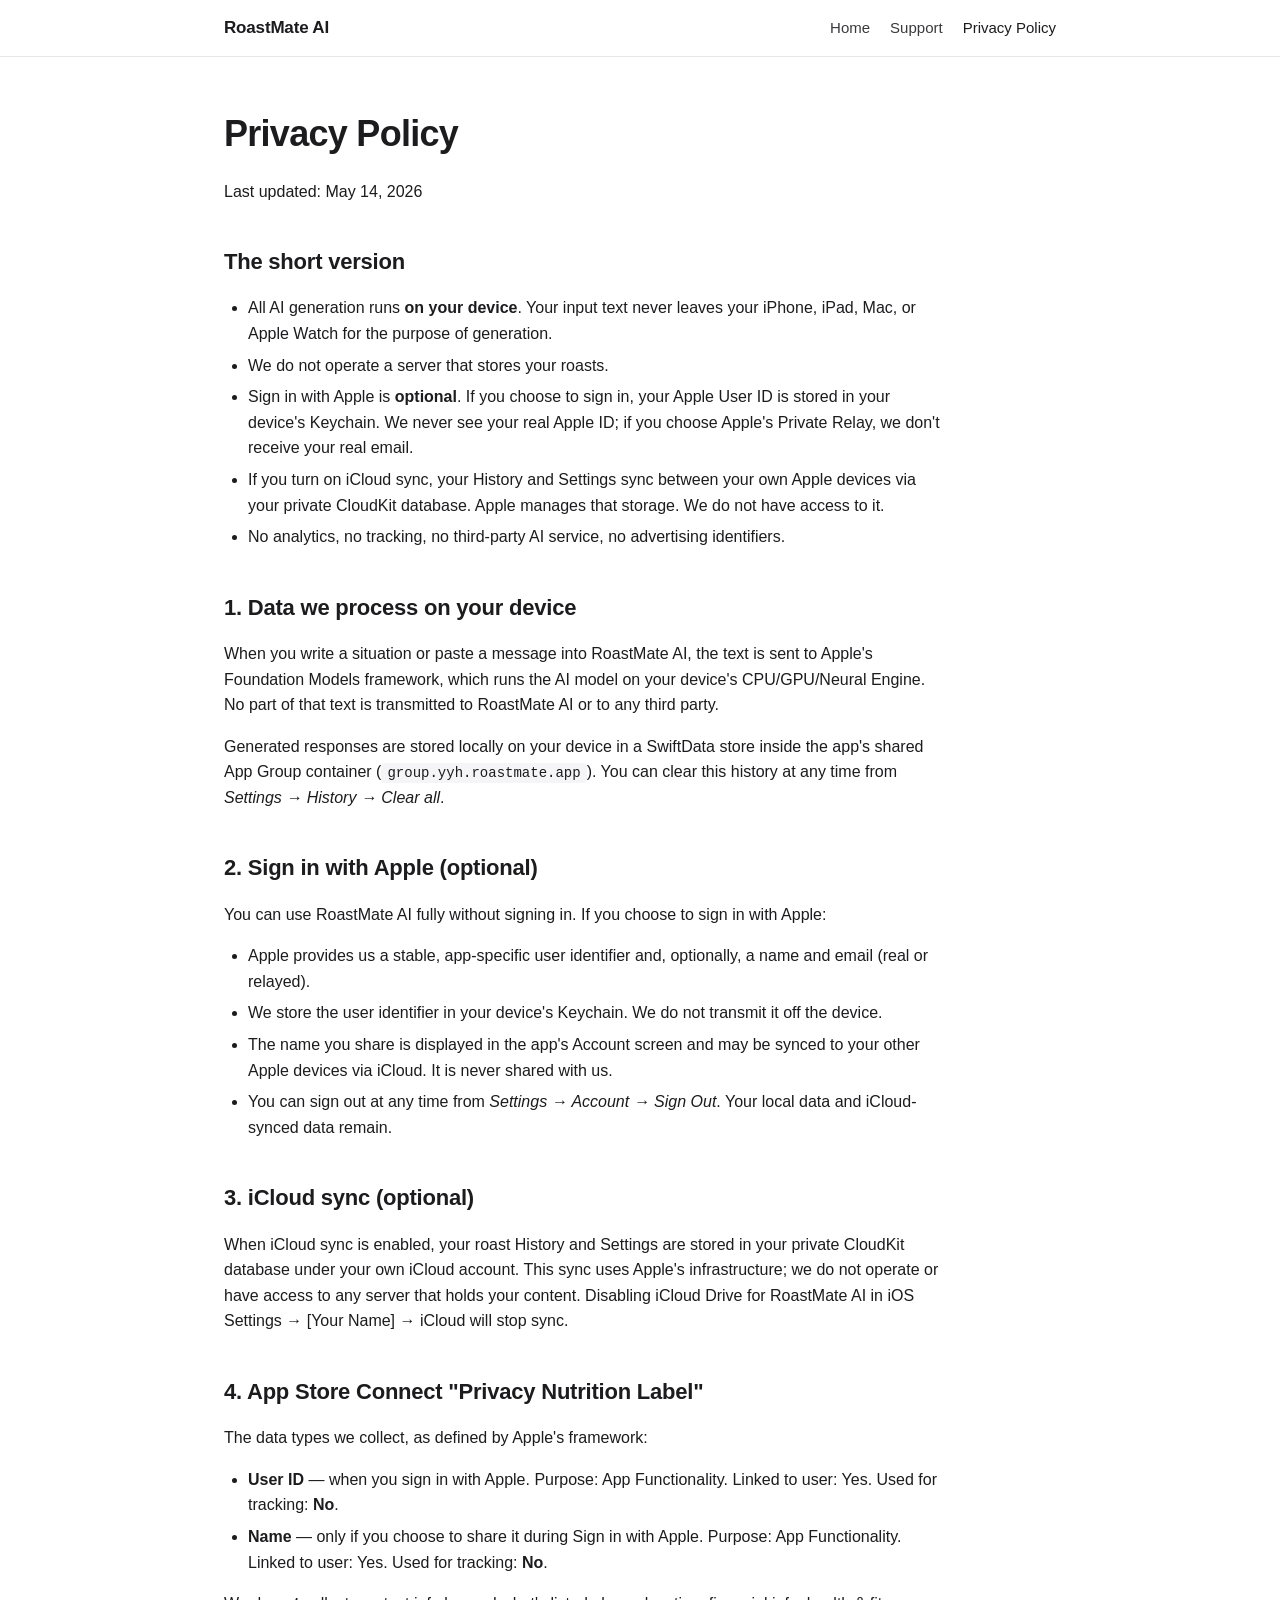
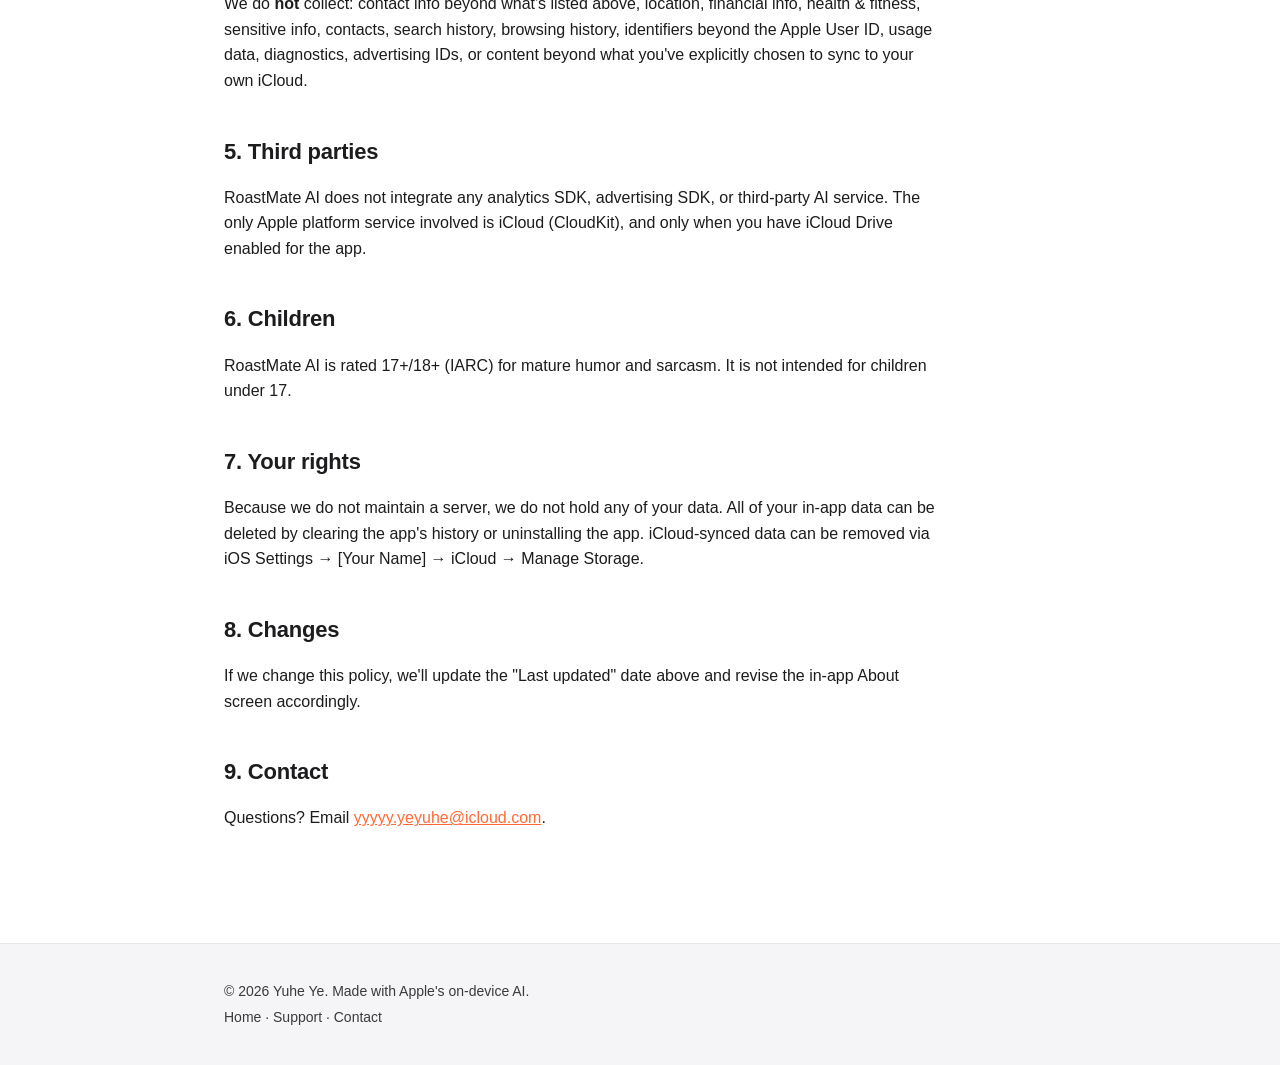
==== privacy.html @ 610e2aa0 "Initial RoastMate AI marketing site" ====
<!DOCTYPE html>
<html lang="en">
<head>
<meta charset="UTF-8">
<meta name="viewport" content="width=device-width, initial-scale=1.0">
<title>Privacy Policy — RoastMate AI</title>
<link rel="stylesheet" href="style.css">
</head>
<body>
<header>
  <nav class="container nav">
    <a href="./" class="brand">RoastMate AI</a>
    <ul class="nav-links">
      <li><a href="./">Home</a></li>
      <li><a href="support.html">Support</a></li>
      <li><a href="privacy.html" aria-current="page">Privacy Policy</a></li>
    </ul>
  </nav>
</header>

<main class="page">
  <div class="container">
    <h1>Privacy Policy</h1>
    <p class="last-updated">Last updated: May 14, 2026</p>

    <h2>The short version</h2>
    <ul>
      <li>All AI generation runs <strong>on your device</strong>. Your input text never leaves your iPhone, iPad, Mac, or Apple Watch for the purpose of generation.</li>
      <li>We do not operate a server that stores your roasts.</li>
      <li>Sign in with Apple is <strong>optional</strong>. If you choose to sign in, your Apple User ID is stored in your device's Keychain. We never see your real Apple ID; if you choose Apple's Private Relay, we don't receive your real email.</li>
      <li>If you turn on iCloud sync, your History and Settings sync between your own Apple devices via your private CloudKit database. Apple manages that storage. We do not have access to it.</li>
      <li>No analytics, no tracking, no third-party AI service, no advertising identifiers.</li>
    </ul>

    <h2>1. Data we process on your device</h2>
    <p>
      When you write a situation or paste a message into RoastMate AI, the text is sent to Apple's
      Foundation Models framework, which runs the AI model on your device's CPU/GPU/Neural Engine.
      No part of that text is transmitted to RoastMate AI or to any third party.
    </p>
    <p>
      Generated responses are stored locally on your device in a SwiftData store inside the app's
      shared App Group container (<code>group.yyh.roastmate.app</code>). You can clear this history
      at any time from <em>Settings → History → Clear all</em>.
    </p>

    <h2>2. Sign in with Apple (optional)</h2>
    <p>
      You can use RoastMate AI fully without signing in. If you choose to sign in with Apple:
    </p>
    <ul>
      <li>Apple provides us a stable, app-specific user identifier and, optionally, a name and email (real or relayed).</li>
      <li>We store the user identifier in your device's Keychain. We do not transmit it off the device.</li>
      <li>The name you share is displayed in the app's Account screen and may be synced to your other Apple devices via iCloud. It is never shared with us.</li>
      <li>You can sign out at any time from <em>Settings → Account → Sign Out</em>. Your local data and iCloud-synced data remain.</li>
    </ul>

    <h2>3. iCloud sync (optional)</h2>
    <p>
      When iCloud sync is enabled, your roast History and Settings are stored in your private
      CloudKit database under your own iCloud account. This sync uses Apple's infrastructure; we
      do not operate or have access to any server that holds your content. Disabling iCloud Drive
      for RoastMate AI in iOS Settings → [Your Name] → iCloud will stop sync.
    </p>

    <h2>4. App Store Connect "Privacy Nutrition Label"</h2>
    <p>The data types we collect, as defined by Apple's framework:</p>
    <ul>
      <li><strong>User ID</strong> — when you sign in with Apple. Purpose: App Functionality. Linked to user: Yes. Used for tracking: <strong>No</strong>.</li>
      <li><strong>Name</strong> — only if you choose to share it during Sign in with Apple. Purpose: App Functionality. Linked to user: Yes. Used for tracking: <strong>No</strong>.</li>
    </ul>
    <p>We do <strong>not</strong> collect: contact info beyond what's listed above, location, financial info, health & fitness, sensitive info, contacts, search history, browsing history, identifiers beyond the Apple User ID, usage data, diagnostics, advertising IDs, or content beyond what you've explicitly chosen to sync to your own iCloud.</p>

    <h2>5. Third parties</h2>
    <p>RoastMate AI does not integrate any analytics SDK, advertising SDK, or third-party AI service. The only Apple platform service involved is iCloud (CloudKit), and only when you have iCloud Drive enabled for the app.</p>

    <h2>6. Children</h2>
    <p>RoastMate AI is rated 17+/18+ (IARC) for mature humor and sarcasm. It is not intended for children under 17.</p>

    <h2>7. Your rights</h2>
    <p>Because we do not maintain a server, we do not hold any of your data. All of your in-app data can be deleted by clearing the app's history or uninstalling the app. iCloud-synced data can be removed via iOS Settings → [Your Name] → iCloud → Manage Storage.</p>

    <h2>8. Changes</h2>
    <p>If we change this policy, we'll update the "Last updated" date above and revise the in-app About screen accordingly.</p>

    <h2>9. Contact</h2>
    <p>Questions? Email <a href="mailto:yyyyy.yeyuhe@icloud.com">yyyyy.yeyuhe@icloud.com</a>.</p>
  </div>
</main>

<footer>
  <div class="container">
    <p>© 2026 Yuhe Ye. Made with Apple's on-device AI.</p>
    <p>
      <a href="./">Home</a> ·
      <a href="support.html">Support</a> ·
      <a href="mailto:yyyyy.yeyuhe@icloud.com">Contact</a>
    </p>
  </div>
</footer>
</body>
</html>
---- style.css ----
:root {
  --fg: #1c1c1e;
  --fg-soft: #3a3a3c;
  --bg: #ffffff;
  --bg-alt: #f5f5f7;
  --accent: #ff6b35;
  --accent-fg: #ffffff;
  --border: #e5e5ea;
  --max: 880px;
}

@media (prefers-color-scheme: dark) {
  :root {
    --fg: #f2f2f7;
    --fg-soft: #aeaeb2;
    --bg: #000000;
    --bg-alt: #1c1c1e;
    --border: #38383a;
  }
}

* { box-sizing: border-box; }

html, body {
  margin: 0;
  padding: 0;
  background: var(--bg);
  color: var(--fg);
  font-family: -apple-system, BlinkMacSystemFont, "SF Pro Text", "Helvetica Neue", Arial, sans-serif;
  line-height: 1.6;
  -webkit-font-smoothing: antialiased;
}

.container {
  max-width: var(--max);
  margin: 0 auto;
  padding: 0 24px;
}

header {
  border-bottom: 1px solid var(--border);
  background: var(--bg);
  position: sticky;
  top: 0;
  z-index: 10;
}

.nav {
  display: flex;
  align-items: center;
  justify-content: space-between;
  min-height: 56px;
  padding-top: 12px;
  padding-bottom: 12px;
  flex-wrap: wrap;
  gap: 12px;
}

.brand {
  font-weight: 700;
  font-size: 17px;
  text-decoration: none;
  color: var(--fg);
  letter-spacing: -0.01em;
}

.nav-links {
  list-style: none;
  display: flex;
  gap: 20px;
  margin: 0;
  padding: 0;
}

.nav-links a {
  color: var(--fg-soft);
  text-decoration: none;
  font-size: 15px;
}

.nav-links a:hover,
.nav-links a[aria-current="page"] {
  color: var(--fg);
}

.hero {
  padding: 64px 0 48px;
  background: var(--bg);
}

.hero h1 {
  font-size: 44px;
  line-height: 1.15;
  letter-spacing: -0.02em;
  margin: 0 0 16px;
  font-weight: 700;
}

.lead {
  font-size: 19px;
  color: var(--fg-soft);
  max-width: 620px;
  margin: 0 0 24px;
}

.platforms {
  font-size: 14px;
  color: var(--fg-soft);
  text-transform: uppercase;
  letter-spacing: 0.08em;
  margin: 0 0 8px;
}

.cta-note {
  font-size: 14px;
  color: var(--fg-soft);
  margin: 8px 0 0;
}

.features,
.privacy-pitch,
.cta {
  padding: 56px 0;
  border-top: 1px solid var(--border);
}

.privacy-pitch {
  background: var(--bg-alt);
}

.features h2,
.privacy-pitch h2,
.cta h2 {
  font-size: 28px;
  letter-spacing: -0.01em;
  margin: 0 0 24px;
}

.feature-grid {
  list-style: none;
  padding: 0;
  margin: 0;
  display: grid;
  grid-template-columns: repeat(auto-fit, minmax(260px, 1fr));
  gap: 28px;
}

.feature-grid h3 {
  font-size: 18px;
  margin: 0 0 6px;
  letter-spacing: -0.01em;
}

.feature-grid p {
  color: var(--fg-soft);
  font-size: 15px;
  margin: 0;
}

.privacy-pitch p {
  max-width: 720px;
  font-size: 16px;
}

.link {
  color: var(--accent);
  text-decoration: none;
  font-weight: 500;
}

.link:hover {
  text-decoration: underline;
}

.page {
  padding: 48px 0 96px;
}

.page h1 {
  font-size: 36px;
  letter-spacing: -0.02em;
  margin: 0 0 8px;
}

.page h2 {
  font-size: 22px;
  letter-spacing: -0.01em;
  margin: 40px 0 12px;
}

.page h3 {
  font-size: 17px;
  margin: 28px 0 8px;
}

.page p,
.page ul {
  font-size: 16px;
  color: var(--fg);
  max-width: 720px;
}

.page ul {
  padding-left: 24px;
}

.page li {
  margin: 6px 0;
}

.page code {
  background: var(--bg-alt);
  padding: 2px 6px;
  border-radius: 4px;
  font-size: 14px;
  font-family: "SF Mono", Menlo, monospace;
}

.last-updated {
  color: var(--fg-soft);
  font-size: 14px;
}

.mail-link {
  font-size: 18px;
  color: var(--accent);
  text-decoration: none;
  font-weight: 500;
}

.mail-link:hover {
  text-decoration: underline;
}

a {
  color: var(--accent);
}

footer {
  border-top: 1px solid var(--border);
  padding: 32px 0;
  background: var(--bg-alt);
  color: var(--fg-soft);
  font-size: 14px;
}

footer p {
  margin: 4px 0;
}

footer a {
  color: var(--fg-soft);
  text-decoration: none;
}

footer a:hover {
  color: var(--fg);
}

@media (max-width: 600px) {
  .hero {
    padding: 40px 0 32px;
  }
  .hero h1 {
    font-size: 32px;
  }
  .lead {
    font-size: 17px;
  }
  .nav-links {
    gap: 14px;
  }
  .nav-links a {
    font-size: 14px;
  }
}
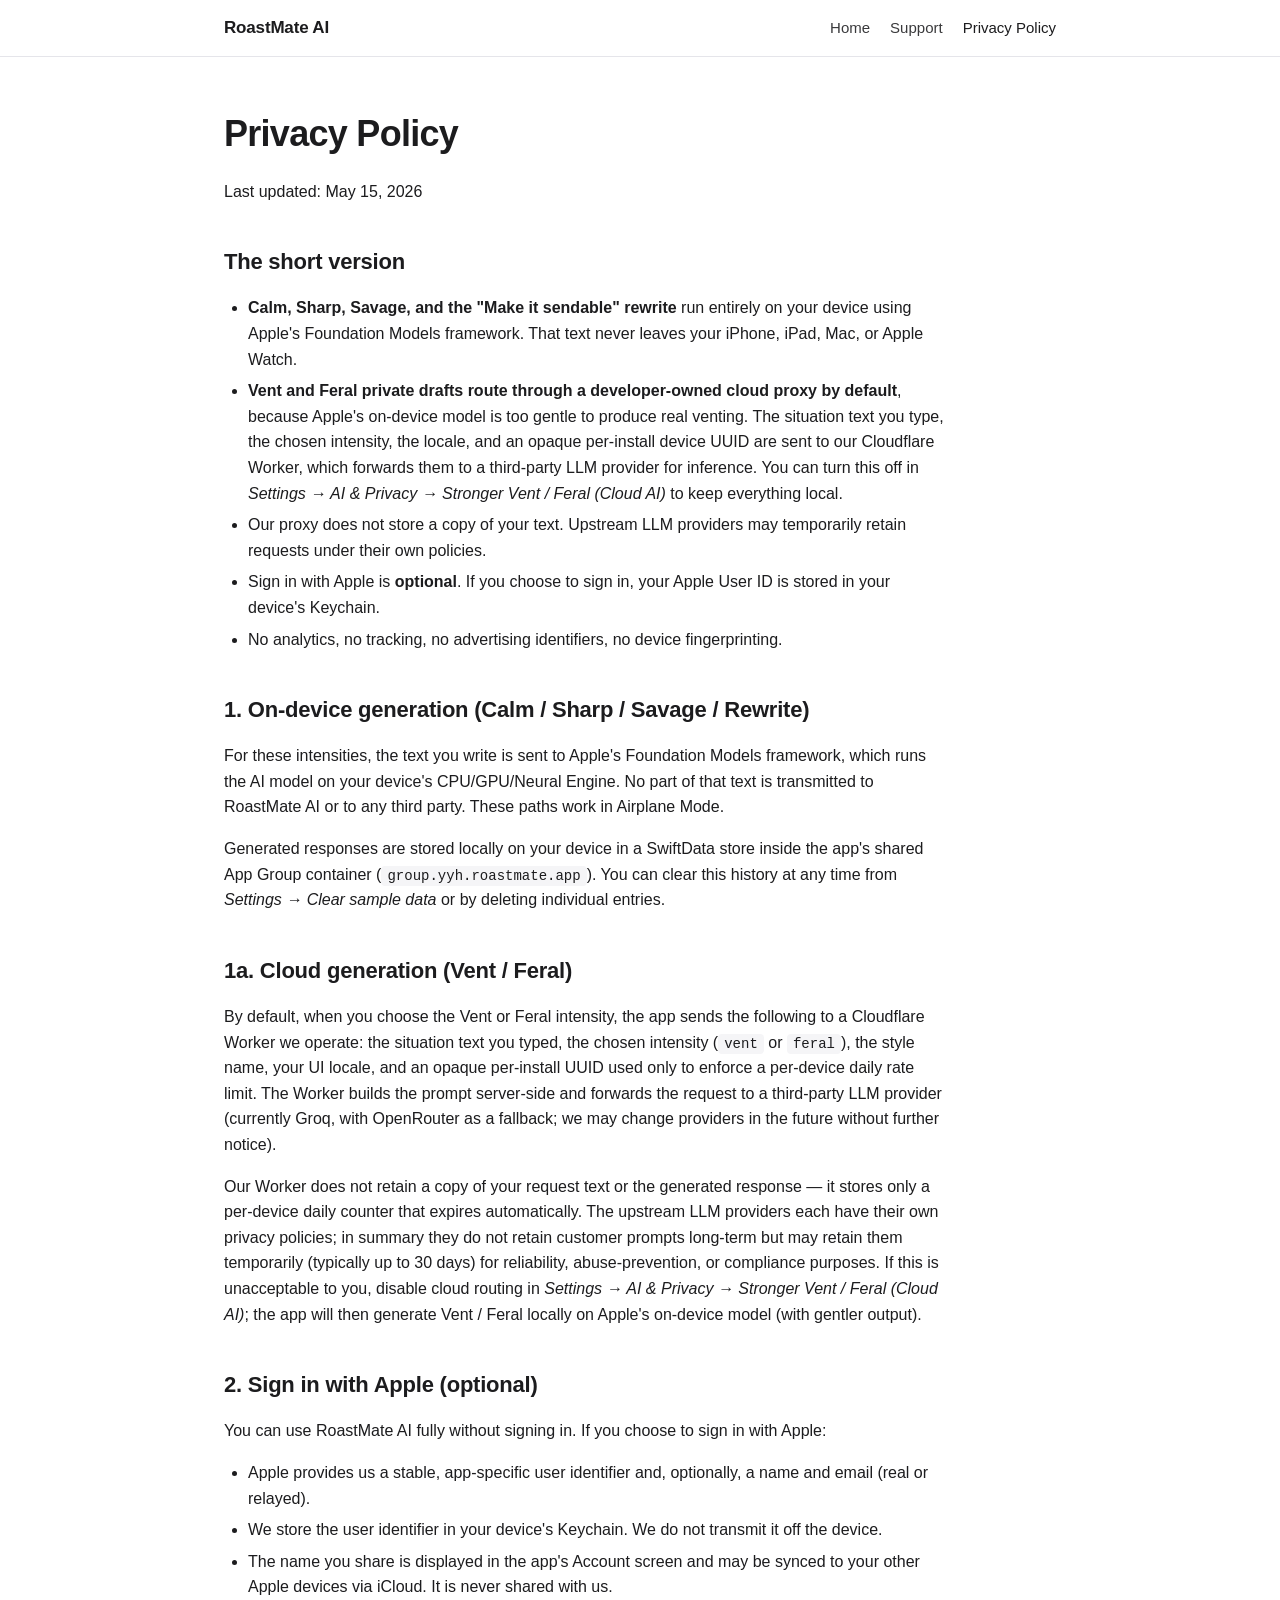
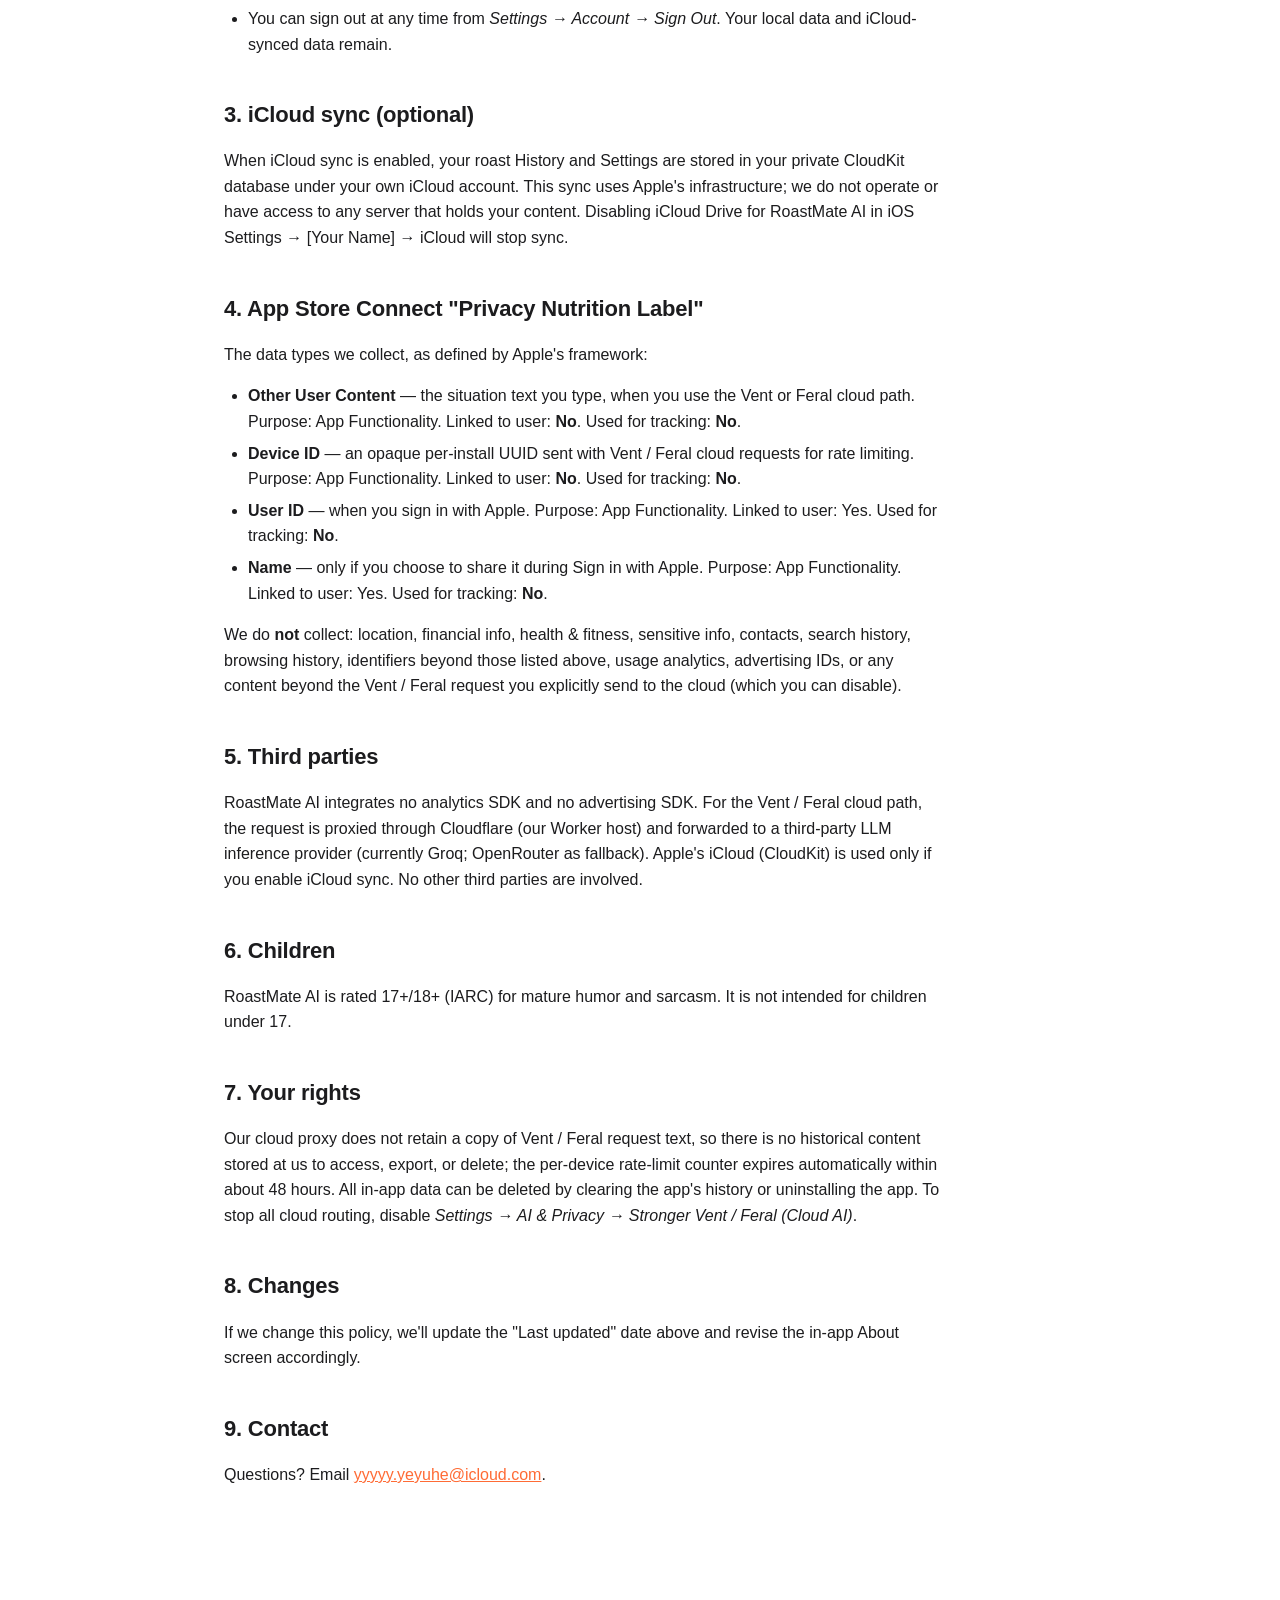
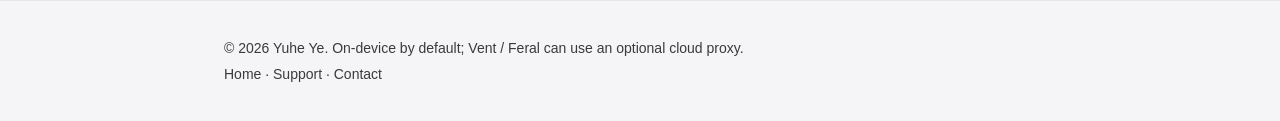
==== commit fba7df71: "Update marketing site for the cloud Vent/Feral architecture This is the site App Store reviewers act" ====
--- a/privacy.html
+++ b/privacy.html
@@ -21,27 +21,46 @@
 <main class="page">
   <div class="container">
     <h1>Privacy Policy</h1>
-    <p class="last-updated">Last updated: May 14, 2026</p>
+    <p class="last-updated">Last updated: May 15, 2026</p>
 
     <h2>The short version</h2>
     <ul>
-      <li>All AI generation runs <strong>on your device</strong>. Your input text never leaves your iPhone, iPad, Mac, or Apple Watch for the purpose of generation.</li>
-      <li>We do not operate a server that stores your roasts.</li>
-      <li>Sign in with Apple is <strong>optional</strong>. If you choose to sign in, your Apple User ID is stored in your device's Keychain. We never see your real Apple ID; if you choose Apple's Private Relay, we don't receive your real email.</li>
-      <li>If you turn on iCloud sync, your History and Settings sync between your own Apple devices via your private CloudKit database. Apple manages that storage. We do not have access to it.</li>
-      <li>No analytics, no tracking, no third-party AI service, no advertising identifiers.</li>
+      <li><strong>Calm, Sharp, Savage, and the "Make it sendable" rewrite</strong> run entirely on your device using Apple's Foundation Models framework. That text never leaves your iPhone, iPad, Mac, or Apple Watch.</li>
+      <li><strong>Vent and Feral private drafts route through a developer-owned cloud proxy by default</strong>, because Apple's on-device model is too gentle to produce real venting. The situation text you type, the chosen intensity, the locale, and an opaque per-install device UUID are sent to our Cloudflare Worker, which forwards them to a third-party LLM provider for inference. You can turn this off in <em>Settings → AI &amp; Privacy → Stronger Vent / Feral (Cloud AI)</em> to keep everything local.</li>
+      <li>Our proxy does not store a copy of your text. Upstream LLM providers may temporarily retain requests under their own policies.</li>
+      <li>Sign in with Apple is <strong>optional</strong>. If you choose to sign in, your Apple User ID is stored in your device's Keychain.</li>
+      <li>No analytics, no tracking, no advertising identifiers, no device fingerprinting.</li>
     </ul>
 
-    <h2>1. Data we process on your device</h2>
+    <h2>1. On-device generation (Calm / Sharp / Savage / Rewrite)</h2>
     <p>
-      When you write a situation or paste a message into RoastMate AI, the text is sent to Apple's
+      For these intensities, the text you write is sent to Apple's
       Foundation Models framework, which runs the AI model on your device's CPU/GPU/Neural Engine.
-      No part of that text is transmitted to RoastMate AI or to any third party.
+      No part of that text is transmitted to RoastMate AI or to any third party. These paths work in Airplane Mode.
     </p>
     <p>
       Generated responses are stored locally on your device in a SwiftData store inside the app's
       shared App Group container (<code>group.yyh.roastmate.app</code>). You can clear this history
-      at any time from <em>Settings → History → Clear all</em>.
+      at any time from <em>Settings → Clear sample data</em> or by deleting individual entries.
+    </p>
+
+    <h2>1a. Cloud generation (Vent / Feral)</h2>
+    <p>
+      By default, when you choose the Vent or Feral intensity, the app sends the following to a
+      Cloudflare Worker we operate: the situation text you typed, the chosen intensity
+      (<code>vent</code> or <code>feral</code>), the style name, your UI locale, and an opaque
+      per-install UUID used only to enforce a per-device daily rate limit. The Worker builds the
+      prompt server-side and forwards the request to a third-party LLM provider (currently Groq,
+      with OpenRouter as a fallback; we may change providers in the future without further notice).
+    </p>
+    <p>
+      Our Worker does not retain a copy of your request text or the generated response — it stores
+      only a per-device daily counter that expires automatically. The upstream LLM providers each
+      have their own privacy policies; in summary they do not retain customer prompts long-term but
+      may retain them temporarily (typically up to 30 days) for reliability, abuse-prevention, or
+      compliance purposes. If this is unacceptable to you, disable cloud routing in
+      <em>Settings → AI &amp; Privacy → Stronger Vent / Feral (Cloud AI)</em>; the app will then
+      generate Vent / Feral locally on Apple's on-device model (with gentler output).
     </p>
 
     <h2>2. Sign in with Apple (optional)</h2>
@@ -66,19 +85,21 @@
     <h2>4. App Store Connect "Privacy Nutrition Label"</h2>
     <p>The data types we collect, as defined by Apple's framework:</p>
     <ul>
+      <li><strong>Other User Content</strong> — the situation text you type, when you use the Vent or Feral cloud path. Purpose: App Functionality. Linked to user: <strong>No</strong>. Used for tracking: <strong>No</strong>.</li>
+      <li><strong>Device ID</strong> — an opaque per-install UUID sent with Vent / Feral cloud requests for rate limiting. Purpose: App Functionality. Linked to user: <strong>No</strong>. Used for tracking: <strong>No</strong>.</li>
       <li><strong>User ID</strong> — when you sign in with Apple. Purpose: App Functionality. Linked to user: Yes. Used for tracking: <strong>No</strong>.</li>
       <li><strong>Name</strong> — only if you choose to share it during Sign in with Apple. Purpose: App Functionality. Linked to user: Yes. Used for tracking: <strong>No</strong>.</li>
     </ul>
-    <p>We do <strong>not</strong> collect: contact info beyond what's listed above, location, financial info, health & fitness, sensitive info, contacts, search history, browsing history, identifiers beyond the Apple User ID, usage data, diagnostics, advertising IDs, or content beyond what you've explicitly chosen to sync to your own iCloud.</p>
+    <p>We do <strong>not</strong> collect: location, financial info, health &amp; fitness, sensitive info, contacts, search history, browsing history, identifiers beyond those listed above, usage analytics, advertising IDs, or any content beyond the Vent / Feral request you explicitly send to the cloud (which you can disable).</p>
 
     <h2>5. Third parties</h2>
-    <p>RoastMate AI does not integrate any analytics SDK, advertising SDK, or third-party AI service. The only Apple platform service involved is iCloud (CloudKit), and only when you have iCloud Drive enabled for the app.</p>
+    <p>RoastMate AI integrates no analytics SDK and no advertising SDK. For the Vent / Feral cloud path, the request is proxied through Cloudflare (our Worker host) and forwarded to a third-party LLM inference provider (currently Groq; OpenRouter as fallback). Apple's iCloud (CloudKit) is used only if you enable iCloud sync. No other third parties are involved.</p>
 
     <h2>6. Children</h2>
     <p>RoastMate AI is rated 17+/18+ (IARC) for mature humor and sarcasm. It is not intended for children under 17.</p>
 
     <h2>7. Your rights</h2>
-    <p>Because we do not maintain a server, we do not hold any of your data. All of your in-app data can be deleted by clearing the app's history or uninstalling the app. iCloud-synced data can be removed via iOS Settings → [Your Name] → iCloud → Manage Storage.</p>
+    <p>Our cloud proxy does not retain a copy of Vent / Feral request text, so there is no historical content stored at us to access, export, or delete; the per-device rate-limit counter expires automatically within about 48 hours. All in-app data can be deleted by clearing the app's history or uninstalling the app. To stop all cloud routing, disable <em>Settings → AI &amp; Privacy → Stronger Vent / Feral (Cloud AI)</em>.</p>
 
     <h2>8. Changes</h2>
     <p>If we change this policy, we'll update the "Last updated" date above and revise the in-app About screen accordingly.</p>
@@ -90,7 +111,7 @@
 
 <footer>
   <div class="container">
-    <p>© 2026 Yuhe Ye. Made with Apple's on-device AI.</p>
+    <p>© 2026 Yuhe Ye. On-device by default; Vent / Feral can use an optional cloud proxy.</p>
     <p>
       <a href="./">Home</a> ·
       <a href="support.html">Support</a> ·
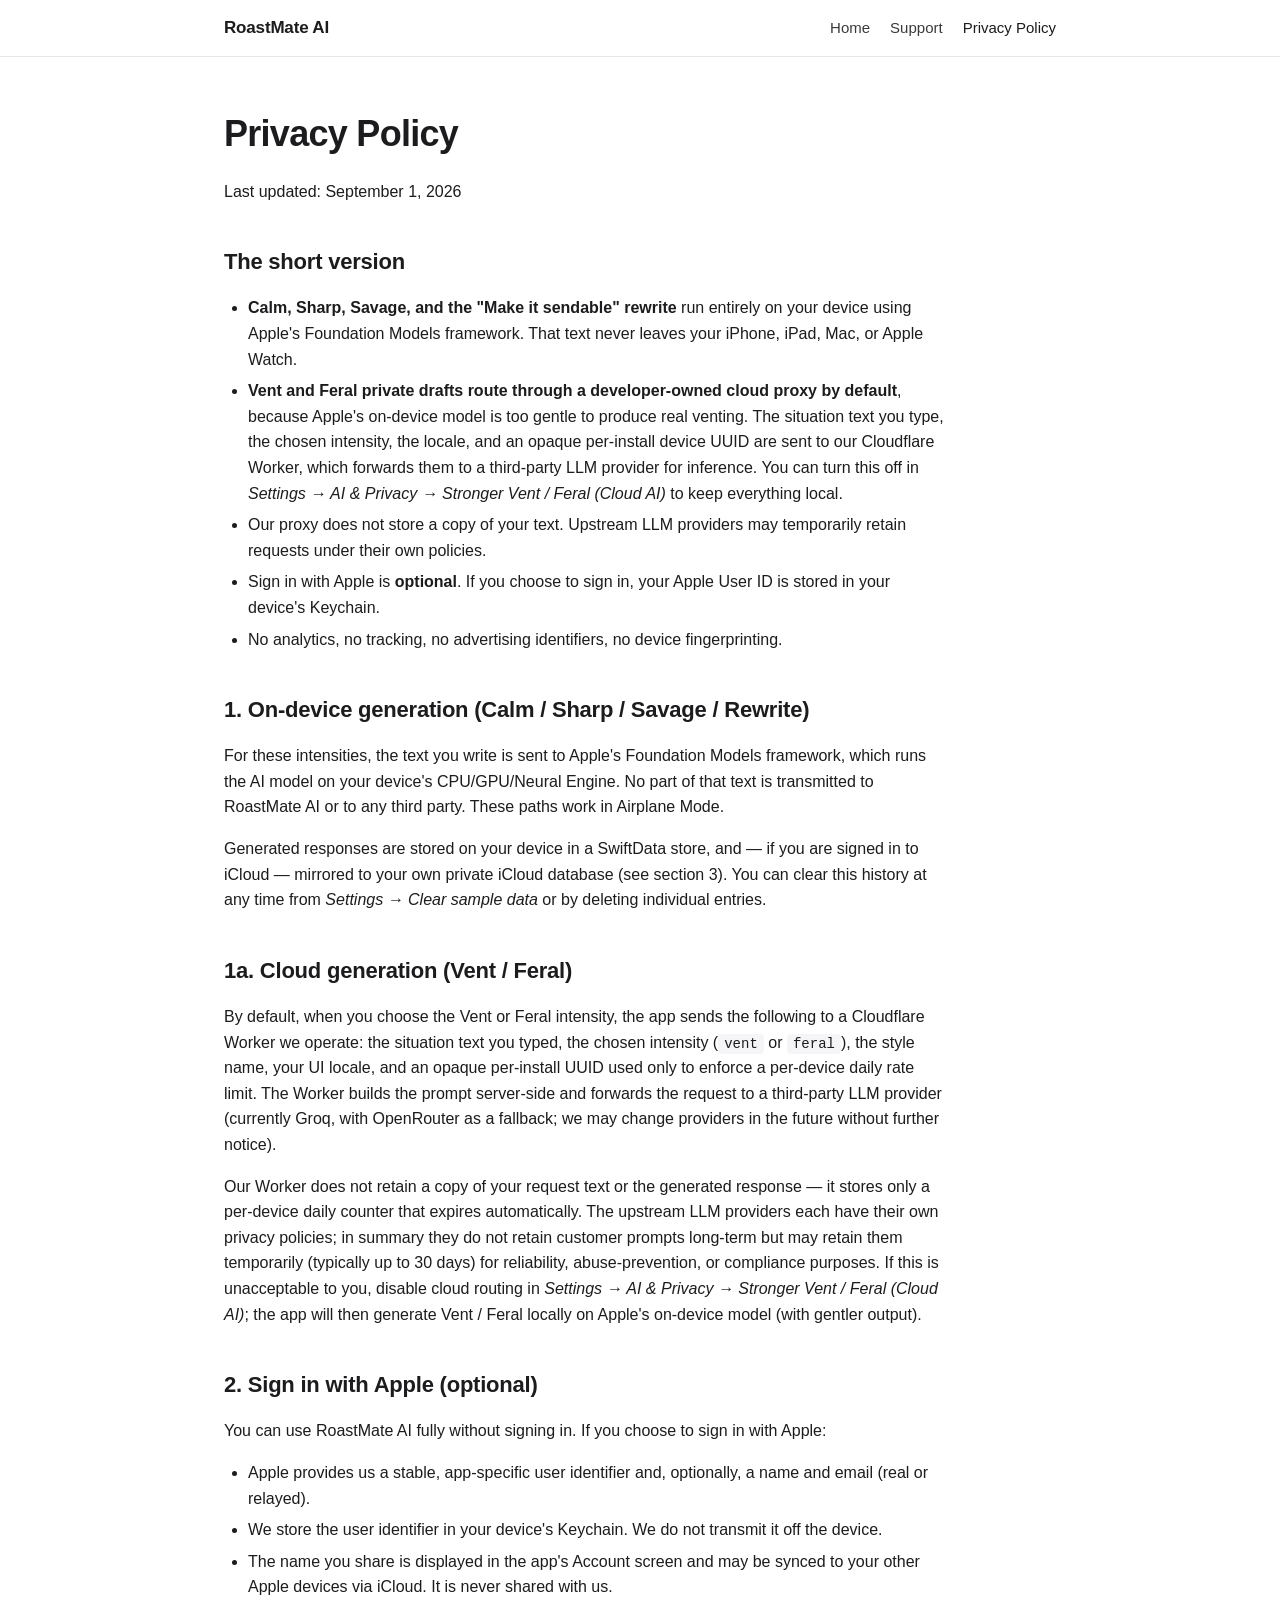
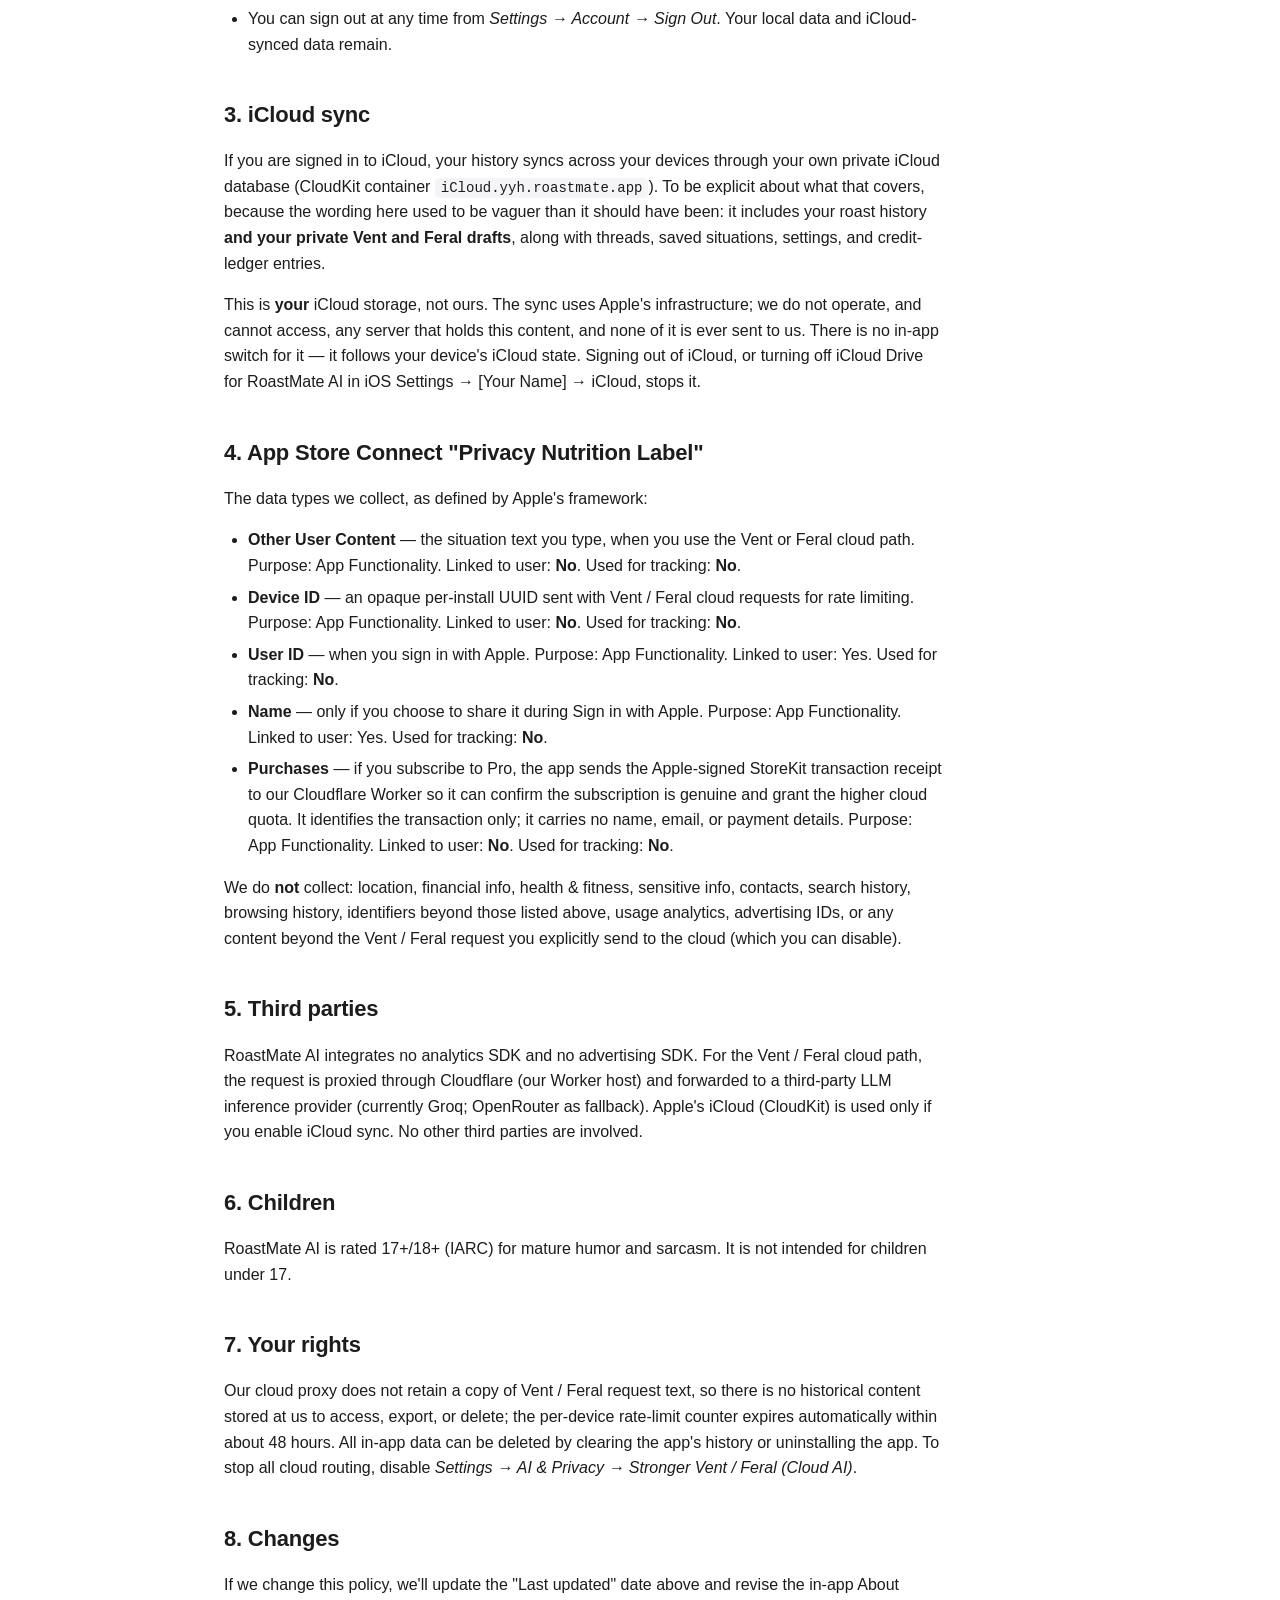
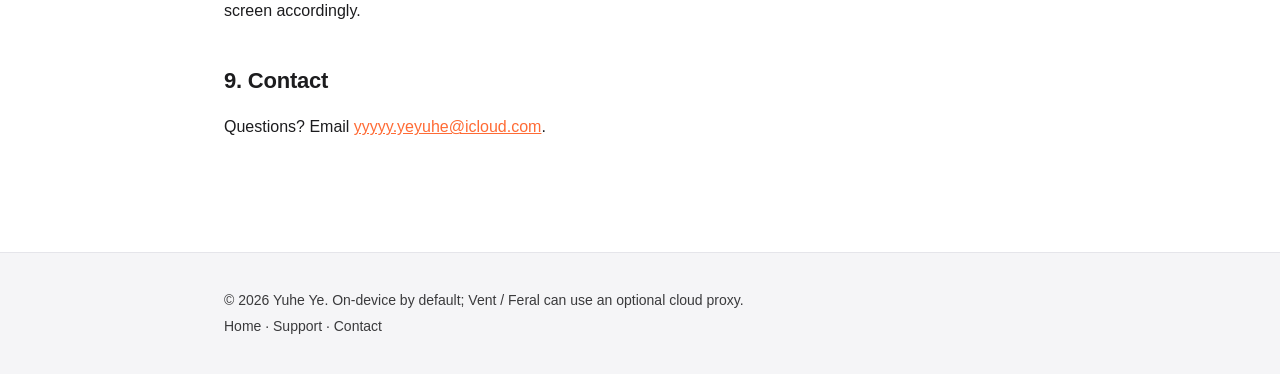
==== commit 65f69837: "privacy: state plainly that iCloud sync covers private Vent/Feral drafts Three corrections, all foun" ====
--- a/privacy.html
+++ b/privacy.html
@@ -21,7 +21,7 @@
 <main class="page">
   <div class="container">
     <h1>Privacy Policy</h1>
-    <p class="last-updated">Last updated: May 15, 2026</p>
+    <p class="last-updated">Last updated: September 1, 2026</p>
 
     <h2>The short version</h2>
     <ul>
@@ -39,9 +39,9 @@
       No part of that text is transmitted to RoastMate AI or to any third party. These paths work in Airplane Mode.
     </p>
     <p>
-      Generated responses are stored locally on your device in a SwiftData store inside the app's
-      shared App Group container (<code>group.yyh.roastmate.app</code>). You can clear this history
-      at any time from <em>Settings → Clear sample data</em> or by deleting individual entries.
+      Generated responses are stored on your device in a SwiftData store, and — if you are signed in
+      to iCloud — mirrored to your own private iCloud database (see section 3). You can clear this
+      history at any time from <em>Settings → Clear sample data</em> or by deleting individual entries.
     </p>
 
     <h2>1a. Cloud generation (Vent / Feral)</h2>
@@ -74,12 +74,20 @@
       <li>You can sign out at any time from <em>Settings → Account → Sign Out</em>. Your local data and iCloud-synced data remain.</li>
     </ul>
 
-    <h2>3. iCloud sync (optional)</h2>
+    <h2>3. iCloud sync</h2>
     <p>
-      When iCloud sync is enabled, your roast History and Settings are stored in your private
-      CloudKit database under your own iCloud account. This sync uses Apple's infrastructure; we
-      do not operate or have access to any server that holds your content. Disabling iCloud Drive
-      for RoastMate AI in iOS Settings → [Your Name] → iCloud will stop sync.
+      If you are signed in to iCloud, your history syncs across your devices through your own
+      private iCloud database (CloudKit container <code>iCloud.yyh.roastmate.app</code>). To be
+      explicit about what that covers, because the wording here used to be vaguer than it should
+      have been: it includes your roast history <strong>and your private Vent and Feral
+      drafts</strong>, along with threads, saved situations, settings, and credit-ledger entries.
+    </p>
+    <p>
+      This is <strong>your</strong> iCloud storage, not ours. The sync uses Apple's infrastructure;
+      we do not operate, and cannot access, any server that holds this content, and none of it is
+      ever sent to us. There is no in-app switch for it — it follows your device's iCloud state.
+      Signing out of iCloud, or turning off iCloud Drive for RoastMate AI in
+      iOS Settings → [Your Name] → iCloud, stops it.
     </p>
 
     <h2>4. App Store Connect "Privacy Nutrition Label"</h2>
@@ -89,6 +97,7 @@
       <li><strong>Device ID</strong> — an opaque per-install UUID sent with Vent / Feral cloud requests for rate limiting. Purpose: App Functionality. Linked to user: <strong>No</strong>. Used for tracking: <strong>No</strong>.</li>
       <li><strong>User ID</strong> — when you sign in with Apple. Purpose: App Functionality. Linked to user: Yes. Used for tracking: <strong>No</strong>.</li>
       <li><strong>Name</strong> — only if you choose to share it during Sign in with Apple. Purpose: App Functionality. Linked to user: Yes. Used for tracking: <strong>No</strong>.</li>
+      <li><strong>Purchases</strong> — if you subscribe to Pro, the app sends the Apple-signed StoreKit transaction receipt to our Cloudflare Worker so it can confirm the subscription is genuine and grant the higher cloud quota. It identifies the transaction only; it carries no name, email, or payment details. Purpose: App Functionality. Linked to user: <strong>No</strong>. Used for tracking: <strong>No</strong>.</li>
     </ul>
     <p>We do <strong>not</strong> collect: location, financial info, health &amp; fitness, sensitive info, contacts, search history, browsing history, identifiers beyond those listed above, usage analytics, advertising IDs, or any content beyond the Vent / Feral request you explicitly send to the cloud (which you can disable).</p>
 
--- a/style.css
+++ b/style.css
@@ -274,3 +274,40 @@
     font-size: 14px;
   }
 }
+
+/* ── Try-it demo ─────────────────────────────────────────────── */
+.tryit { padding: 56px 0; border-top: 1px solid var(--border); }
+.tryit-sub { font-size: 16px; color: var(--fg-soft); margin: 0 0 20px; max-width: 620px; }
+#tryInput {
+  width: 100%; border: 1px solid var(--border); border-radius: 12px;
+  background: var(--bg-alt); color: var(--fg);
+  font-family: inherit; font-size: 16px; line-height: 1.5;
+  padding: 14px 16px; resize: vertical; min-height: 84px;
+}
+#tryInput:focus { outline: none; border-color: var(--accent); box-shadow: 0 0 0 3px rgba(255,107,53,0.25); }
+.tryit-row { display: flex; align-items: center; justify-content: space-between; gap: 12px; margin-top: 14px; flex-wrap: wrap; }
+.tone-toggle { display: inline-flex; border: 1px solid var(--border); border-radius: 999px; overflow: hidden; }
+.tone-btn { border: 0; background: transparent; color: var(--fg-soft); font-family: inherit; font-size: 15px; padding: 8px 18px; cursor: pointer; }
+.tone-btn.is-active { background: var(--fg); color: var(--bg); }
+.btn-accent {
+  border: 0; background: var(--accent); color: var(--accent-fg);
+  font-family: inherit; font-weight: 600; font-size: 16px;
+  padding: 12px 22px; border-radius: 999px; cursor: pointer;
+}
+.btn-accent:hover { filter: brightness(1.05); }
+.btn-accent:disabled { opacity: 0.6; cursor: default; }
+.tryit-out {
+  margin-top: 18px; padding: 18px 20px; border-radius: 12px;
+  border: 1px solid var(--border); background: var(--bg-alt);
+  font-size: 17px; line-height: 1.6; white-space: pre-wrap;
+}
+.tryit-out.is-loading { color: var(--fg-soft); }
+.tryit-out.is-error { color: var(--accent); }
+.tryit-note { font-size: 13px; color: var(--fg-soft); margin: 12px 0 0; }
+
+.lang-toggle {
+  border: 1px solid var(--border); background: transparent; color: var(--fg-soft);
+  font-family: inherit; font-size: 13px; font-weight: 600;
+  padding: 5px 13px; border-radius: 999px; cursor: pointer; line-height: 1;
+}
+.lang-toggle:hover { color: var(--fg); border-color: var(--fg-soft); }
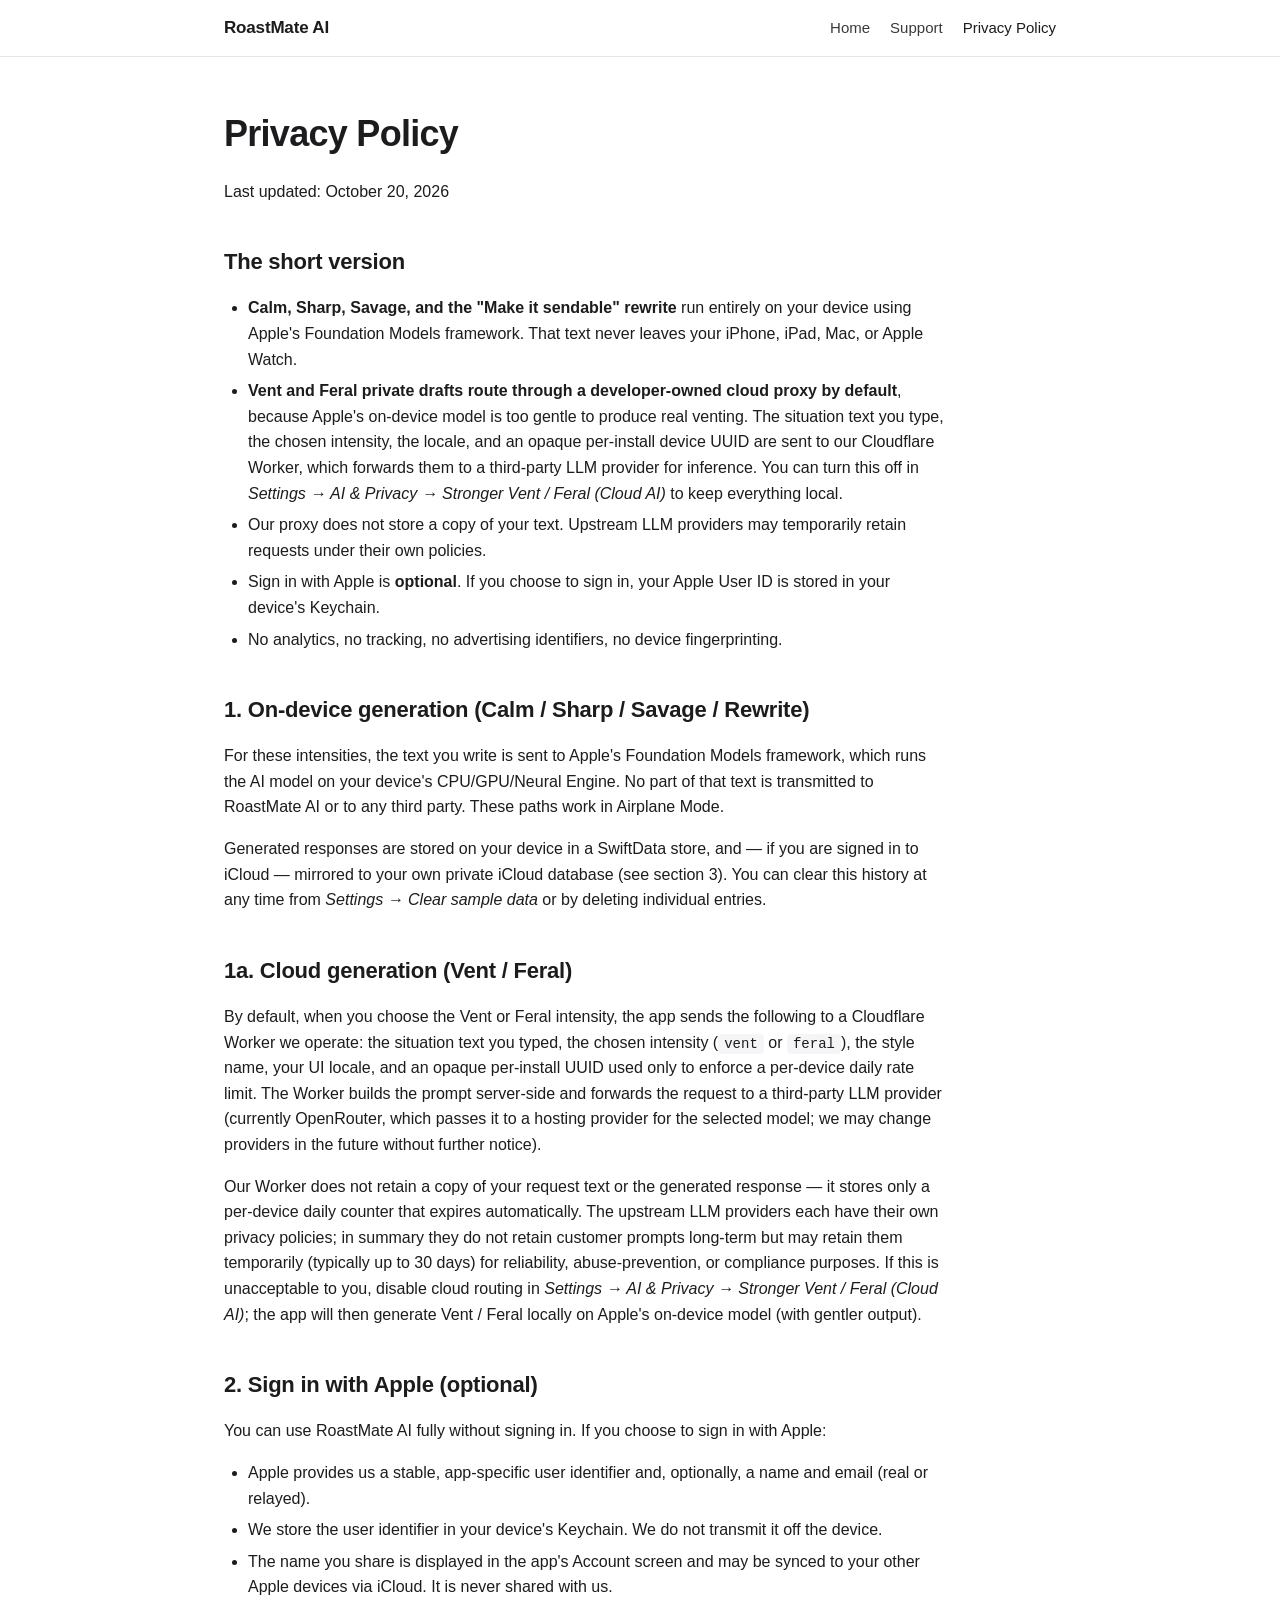
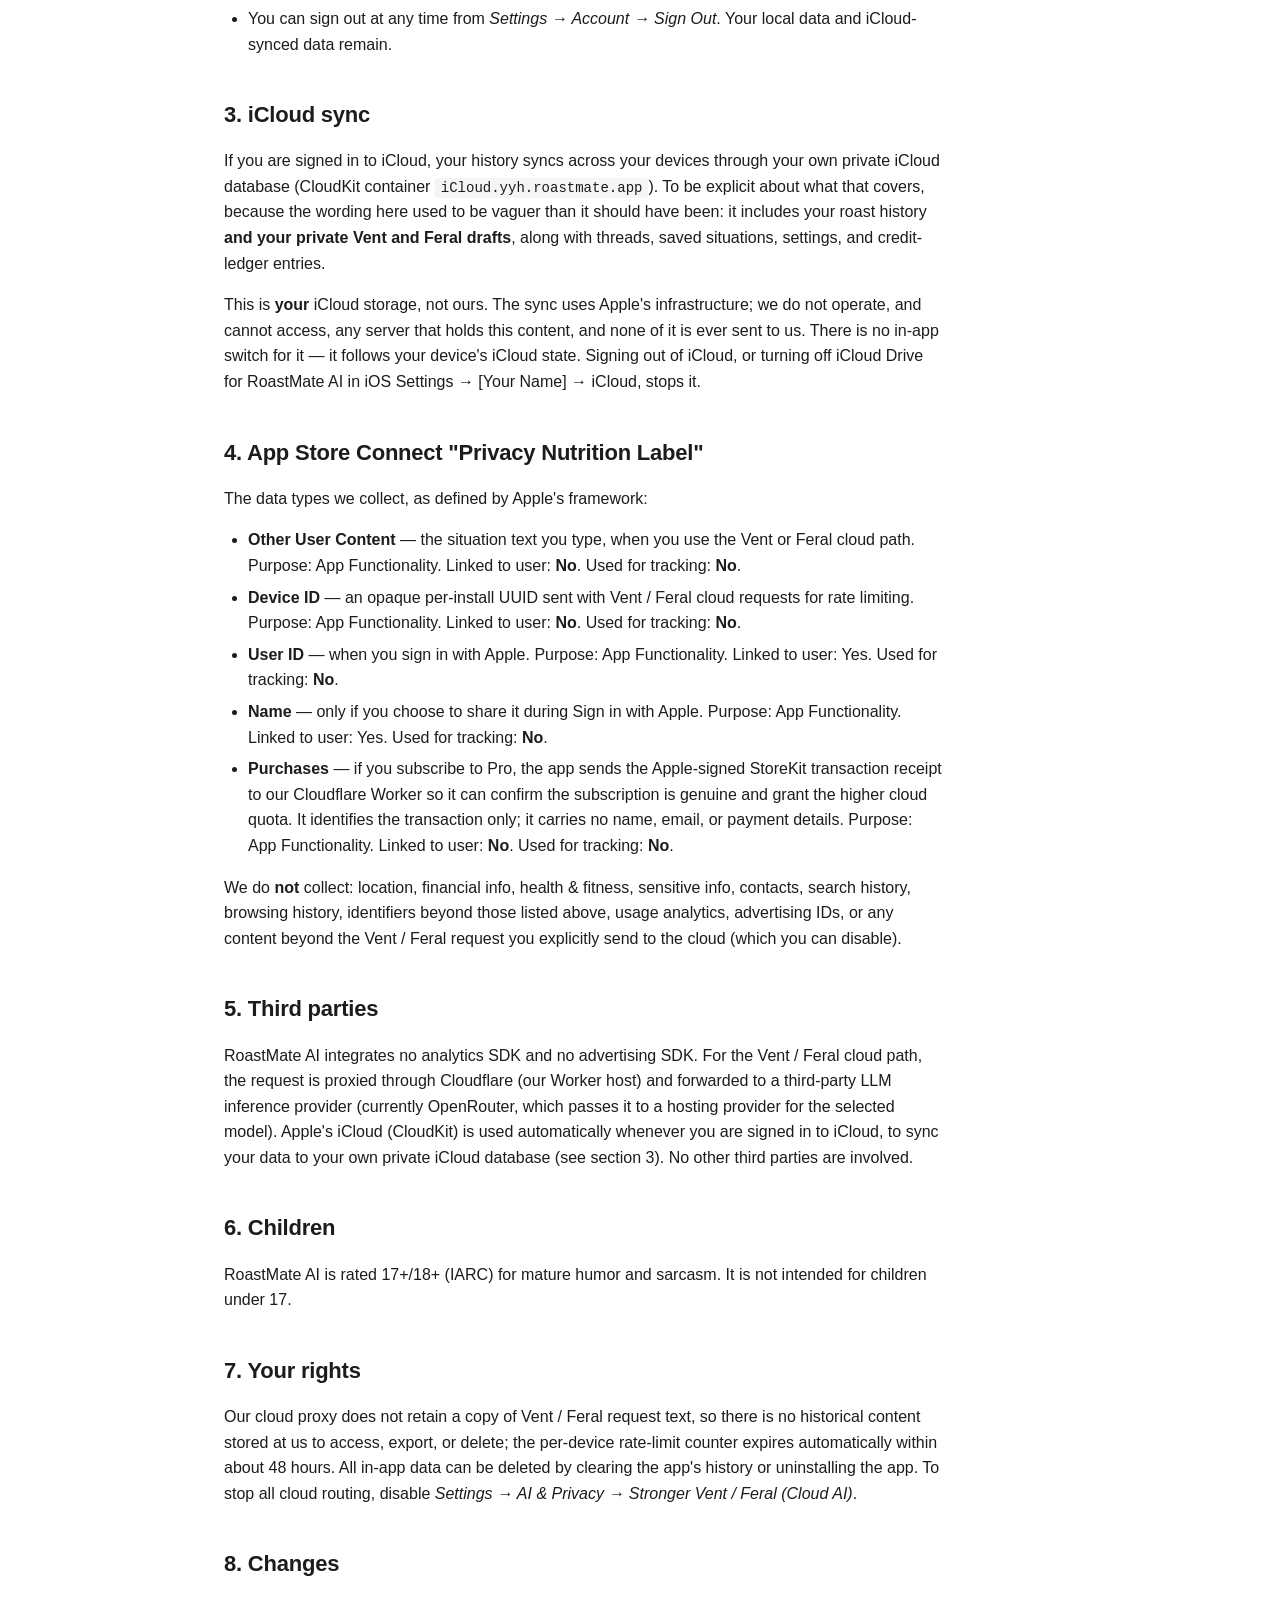
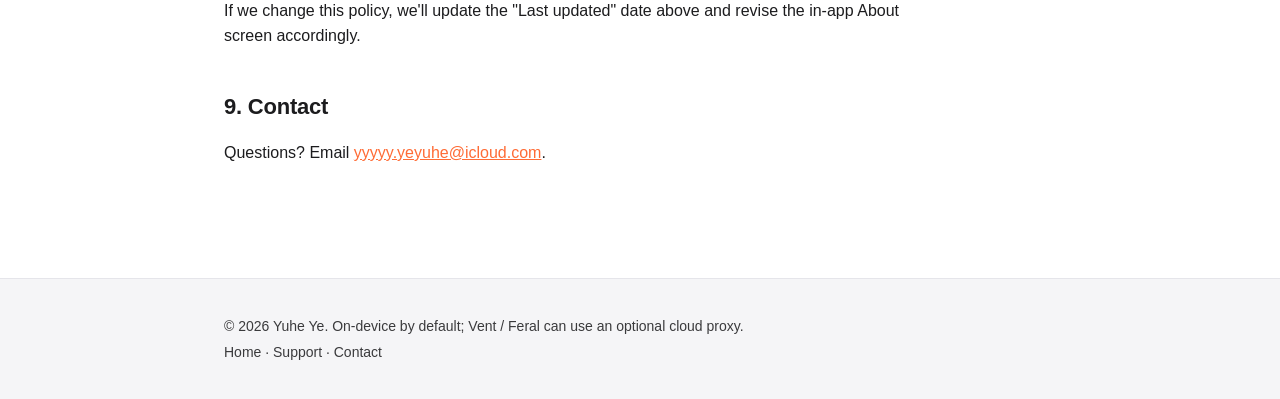
==== commit 6b57a147: "privacy, support: OpenRouter is the only LLM provider; iCloud sync is automatic The Worker has calle" ====
--- a/privacy.html
+++ b/privacy.html
@@ -21,7 +21,7 @@
 <main class="page">
   <div class="container">
     <h1>Privacy Policy</h1>
-    <p class="last-updated">Last updated: September 1, 2026</p>
+    <p class="last-updated">Last updated: October 20, 2026</p>
 
     <h2>The short version</h2>
     <ul>
@@ -50,8 +50,9 @@
       Cloudflare Worker we operate: the situation text you typed, the chosen intensity
       (<code>vent</code> or <code>feral</code>), the style name, your UI locale, and an opaque
       per-install UUID used only to enforce a per-device daily rate limit. The Worker builds the
-      prompt server-side and forwards the request to a third-party LLM provider (currently Groq,
-      with OpenRouter as a fallback; we may change providers in the future without further notice).
+      prompt server-side and forwards the request to a third-party LLM provider (currently OpenRouter,
+      which passes it to a hosting provider for the selected model; we may change providers in the
+      future without further notice).
     </p>
     <p>
       Our Worker does not retain a copy of your request text or the generated response — it stores
@@ -102,7 +103,7 @@
     <p>We do <strong>not</strong> collect: location, financial info, health &amp; fitness, sensitive info, contacts, search history, browsing history, identifiers beyond those listed above, usage analytics, advertising IDs, or any content beyond the Vent / Feral request you explicitly send to the cloud (which you can disable).</p>
 
     <h2>5. Third parties</h2>
-    <p>RoastMate AI integrates no analytics SDK and no advertising SDK. For the Vent / Feral cloud path, the request is proxied through Cloudflare (our Worker host) and forwarded to a third-party LLM inference provider (currently Groq; OpenRouter as fallback). Apple's iCloud (CloudKit) is used only if you enable iCloud sync. No other third parties are involved.</p>
+    <p>RoastMate AI integrates no analytics SDK and no advertising SDK. For the Vent / Feral cloud path, the request is proxied through Cloudflare (our Worker host) and forwarded to a third-party LLM inference provider (currently OpenRouter, which passes it to a hosting provider for the selected model). Apple's iCloud (CloudKit) is used automatically whenever you are signed in to iCloud, to sync your data to your own private iCloud database (see section 3). No other third parties are involved.</p>
 
     <h2>6. Children</h2>
     <p>RoastMate AI is rated 17+/18+ (IARC) for mature humor and sarcasm. It is not intended for children under 17.</p>
